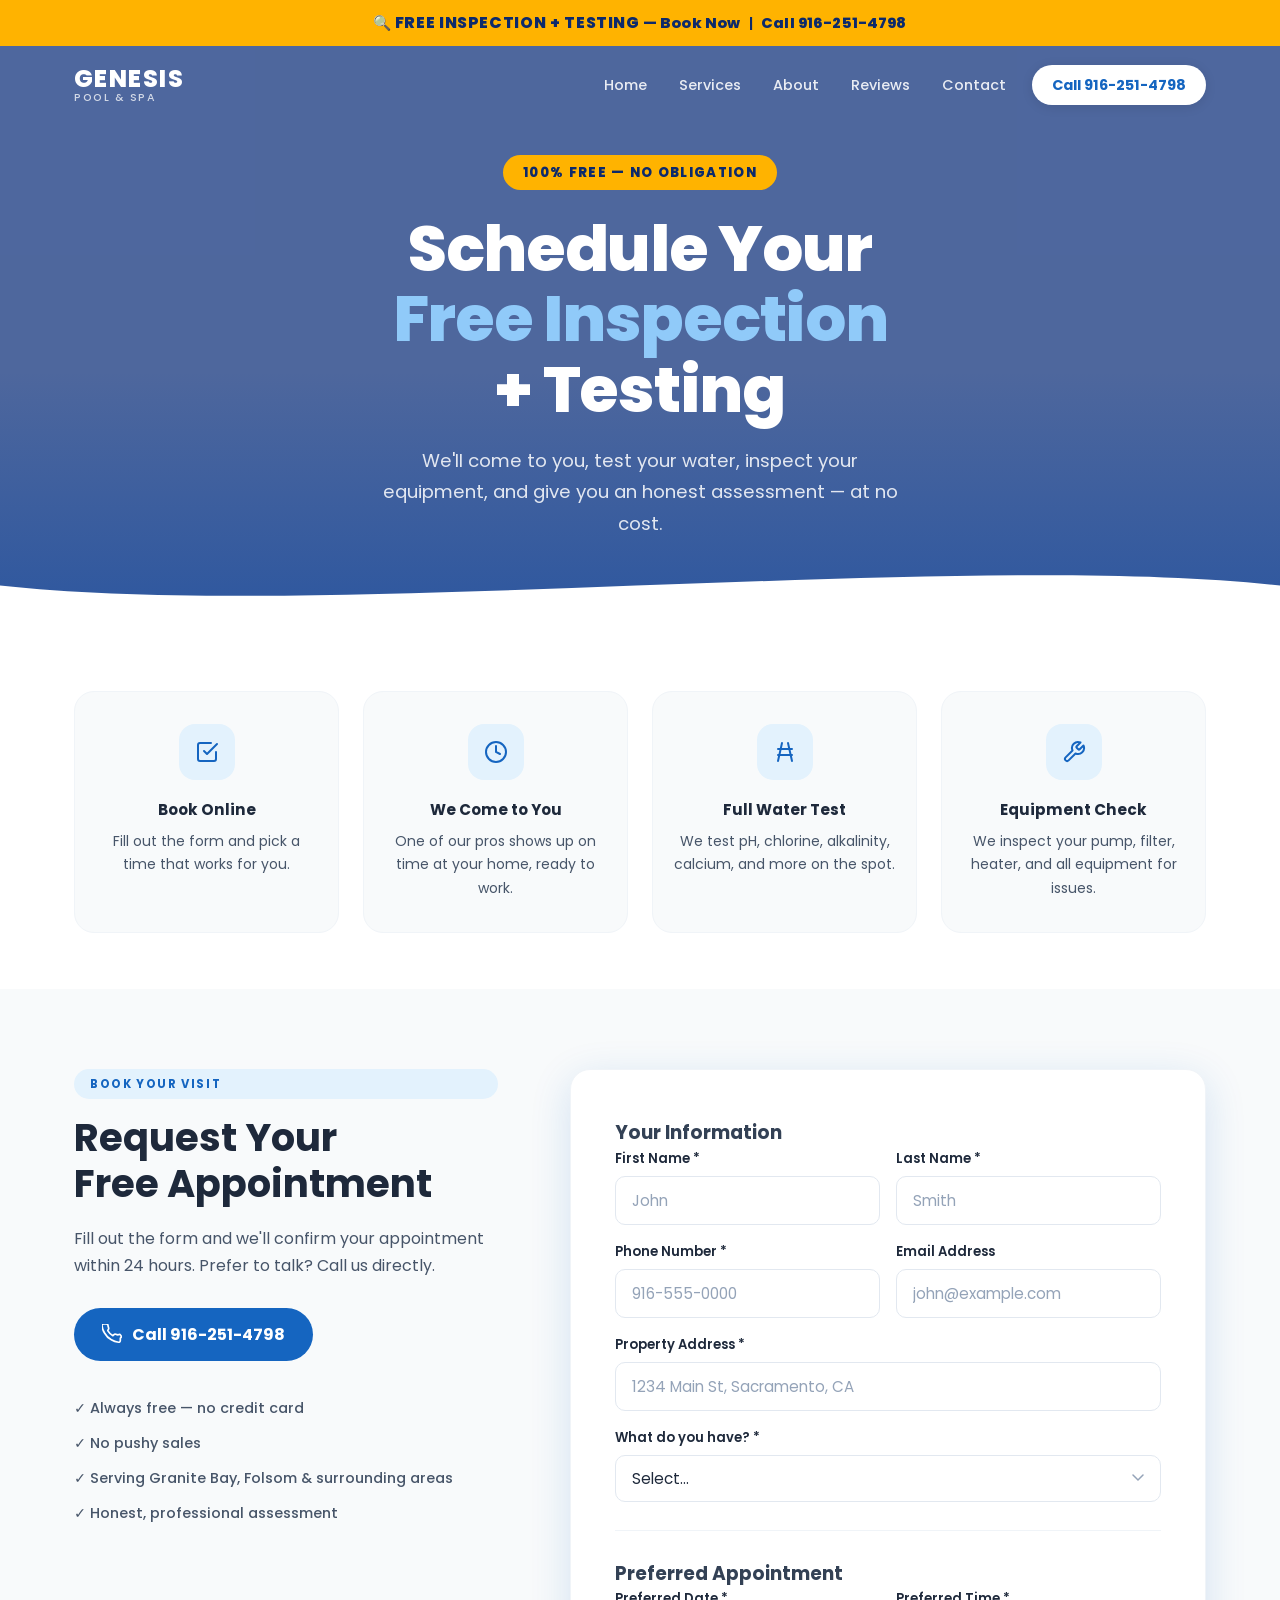
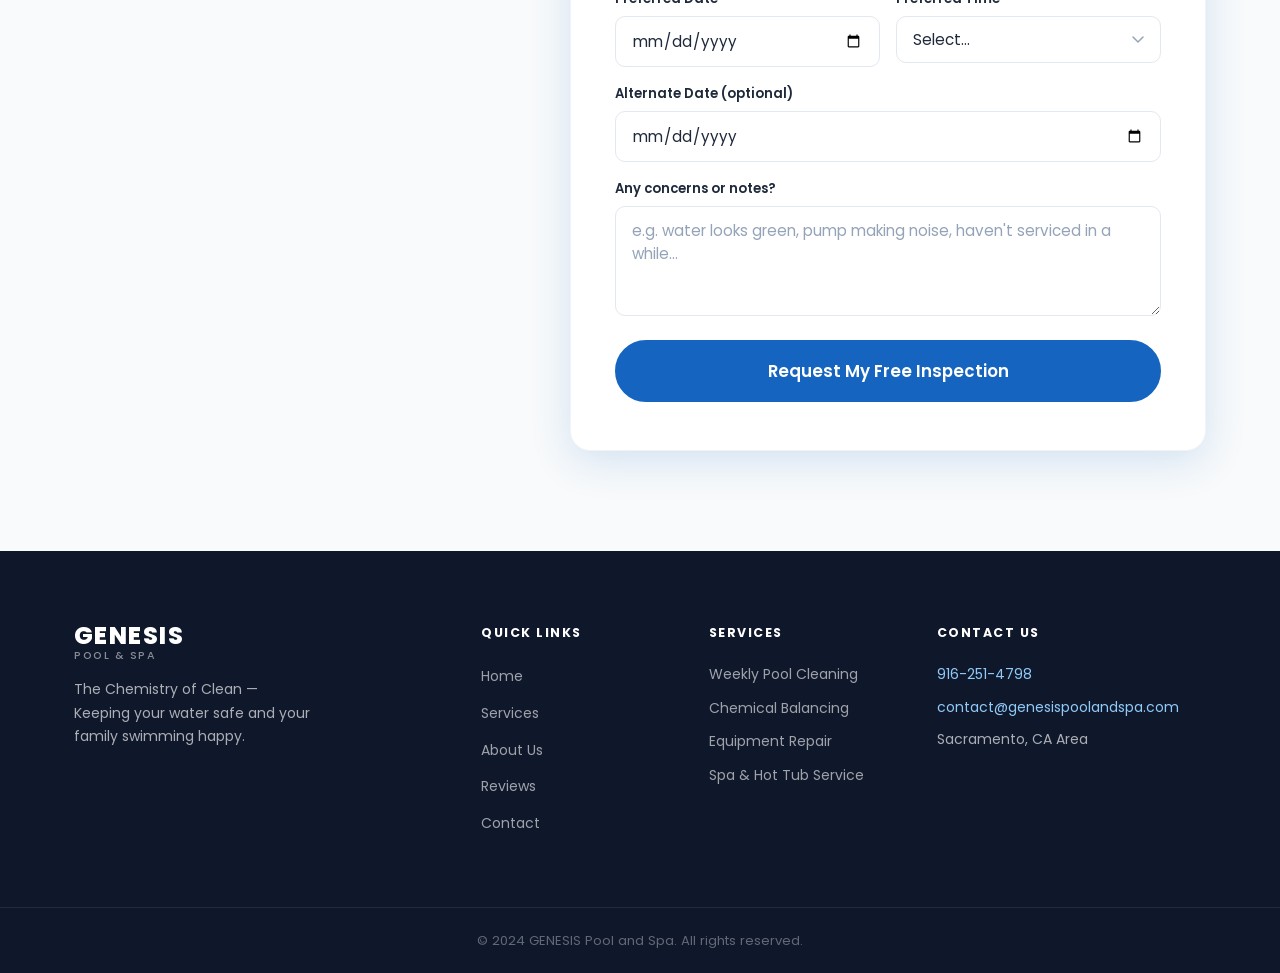
==== Genesis-Pool-and-Spa-main/schedule.html @ f934c8d3 "Backup of site before summer promo, service, and lead-routing changes Pre-edit snapshot: original co" ====
<!DOCTYPE html>
<html lang="en">
<head>
  <meta charset="UTF-8">
  <meta name="viewport" content="width=device-width, initial-scale=1.0">
  <title>Schedule Free Inspection + Testing | Genesis Pool and Spa</title>
  <meta name="description" content="Book your FREE pool and spa inspection and water testing with Genesis Pool and Spa. Serving the Sacramento area. Call 916-251-4798.">
  <link rel="canonical" href="https://www.genesispoolandspa.com/schedule.html">

  <!-- Open Graph / Twitter -->
  <meta property="og:type" content="website">
  <meta property="og:site_name" content="Genesis Pool and Spa">
  <meta property="og:locale" content="en_US">
  <meta property="og:url" content="https://www.genesispoolandspa.com/schedule.html">
  <meta property="og:title" content="Schedule Free Inspection + Testing | Genesis Pool and Spa">
  <meta property="og:description" content="Book your FREE pool and spa inspection and water testing with Genesis Pool and Spa. Serving the Sacramento area. Call 916-251-4798.">
  <meta name="twitter:card" content="summary_large_image">
  <meta name="twitter:title" content="Schedule Free Inspection + Testing | Genesis Pool and Spa">
  <meta name="twitter:description" content="Book your FREE pool and spa inspection and water testing with Genesis Pool and Spa. Serving the Sacramento area. Call 916-251-4798.">

  <link rel="icon" href="data:image/svg+xml,%3Csvg xmlns='http://www.w3.org/2000/svg' viewBox='0 0 100 100'%3E%3Ccircle cx='50' cy='50' r='48' fill='%230D2A6B'/%3E%3Ctext x='50' y='62' font-family='Arial,Helvetica,sans-serif' font-size='38' font-weight='700' text-anchor='middle' fill='white'%3E916%3C/text%3E%3C/svg%3E">

  <link rel="preconnect" href="https://fonts.googleapis.com">
  <link rel="preconnect" href="https://fonts.gstatic.com" crossorigin>
  <link href="https://fonts.googleapis.com/css2?family=Poppins:wght@300;400;500;600;700;800&display=swap" rel="stylesheet">
  <link rel="stylesheet" href="css/styles.css">
  <link rel="stylesheet" href="css/schedule.css">
</head>
<body>

  <!-- NAVIGATION -->
  <header id="header">
    <div class="promo-bar">
      <div class="container">
        <a href="schedule.html" class="promo-link">&#128269; <strong>FREE Inspection + Testing</strong> — Book Now</a><span class="promo-sep"> &nbsp;|&nbsp; </span><span class="promo-phone"><a href="tel:9162514798">Call 916-251-4798</a></span>
      </div>
    </div>
    <nav class="navbar">
      <div class="container">
        <a href="index.html" class="logo">
          <span class="logo-genesis">GENESIS</span>
          <span class="logo-poolspa">Pool &amp; Spa</span>
        </a>
        <button class="hamburger" id="hamburger" aria-label="Toggle navigation">
          <span></span><span></span><span></span>
        </button>
        <ul class="nav-links" id="navLinks">
          <li><a href="index.html#home">Home</a></li>
          <li><a href="index.html#services">Services</a></li>
          <li><a href="index.html#about">About</a></li>
          <li><a href="index.html#testimonials">Reviews</a></li>
          <li><a href="index.html#contact">Contact</a></li>
          <li><a href="tel:9162514798" class="nav-cta">Call 916-251-4798</a></li>
        </ul>
      </div>
    </nav>
  </header>

  <!-- HERO -->
  <section class="sched-hero">
    <div class="sched-hero-bg"></div>
    <div class="container sched-hero-content">
      <span class="sched-badge">100% Free — No Obligation</span>
      <h1>Schedule Your<br><span class="highlight">Free Inspection</span><br>+ Testing</h1>
      <p>We'll come to you, test your water, inspect your equipment, and give you an honest assessment — at no cost.</p>
    </div>
    <div class="wave-divider">
      <svg viewBox="0 0 1440 80" fill="none" xmlns="http://www.w3.org/2000/svg" preserveAspectRatio="none">
        <path d="M0,40 C360,80 1080,0 1440,40 L1440,80 L0,80 Z" fill="#ffffff"/>
      </svg>
    </div>
  </section>

  <!-- WHAT TO EXPECT -->
  <section class="expect-section">
    <div class="container">
      <div class="expect-grid">
        <div class="expect-card">
          <div class="expect-icon">
            <svg viewBox="0 0 24 24" fill="none"><path d="M9 11l3 3L22 4" stroke="currentColor" stroke-width="2" stroke-linecap="round" stroke-linejoin="round"/><path d="M21 12v7a2 2 0 01-2 2H5a2 2 0 01-2-2V5a2 2 0 012-2h11" stroke="currentColor" stroke-width="2" stroke-linecap="round" stroke-linejoin="round"/></svg>
          </div>
          <h3>Book Online</h3>
          <p>Fill out the form and pick a time that works for you.</p>
        </div>
        <div class="expect-card">
          <div class="expect-icon">
            <svg viewBox="0 0 24 24" fill="none"><circle cx="12" cy="12" r="10" stroke="currentColor" stroke-width="2"/><path d="M12 6v6l4 2" stroke="currentColor" stroke-width="2" stroke-linecap="round"/></svg>
          </div>
          <h3>We Come to You</h3>
          <p>One of our pros shows up on time at your home, ready to work.</p>
        </div>
        <div class="expect-card">
          <div class="expect-icon">
            <svg viewBox="0 0 24 24" fill="none"><path d="M9 3L5 21" stroke="currentColor" stroke-width="2" stroke-linecap="round"/><path d="M5 9h14M5 15h14" stroke="currentColor" stroke-width="2" stroke-linecap="round"/><path d="M15 3l4 18" stroke="currentColor" stroke-width="2" stroke-linecap="round"/></svg>
          </div>
          <h3>Full Water Test</h3>
          <p>We test pH, chlorine, alkalinity, calcium, and more on the spot.</p>
        </div>
        <div class="expect-card">
          <div class="expect-icon">
            <svg viewBox="0 0 24 24" fill="none"><path d="M14.7 6.3a1 1 0 000 1.4l1.6 1.6a1 1 0 001.4 0l3.77-3.77a6 6 0 01-7.94 7.94l-6.91 6.91a2.12 2.12 0 01-3-3l6.91-6.91a6 6 0 017.94-7.94l-3.76 3.76z" stroke="currentColor" stroke-width="2" stroke-linecap="round" stroke-linejoin="round"/></svg>
          </div>
          <h3>Equipment Check</h3>
          <p>We inspect your pump, filter, heater, and all equipment for issues.</p>
        </div>
      </div>
    </div>
  </section>

  <!-- SCHEDULING FORM -->
  <section class="sched-form-section">
    <div class="container sched-layout">

      <div class="sched-info">
        <span class="section-label">Book Your Visit</span>
        <h2>Request Your<br>Free Appointment</h2>
        <p>Fill out the form and we'll confirm your appointment within 24 hours. Prefer to talk? Call us directly.</p>
        <a href="tel:9162514798" class="sched-call-btn">
          <svg viewBox="0 0 24 24" fill="none" width="20" height="20"><path d="M22 16.92v3a2 2 0 01-2.18 2 19.79 19.79 0 01-8.63-3.07A19.5 19.5 0 013.07 10.8a19.79 19.79 0 01-3.07-8.64A2 2 0 012.18 0h3a2 2 0 012 1.72c.127.96.361 1.903.7 2.81a2 2 0 01-.45 2.11L6.91 7.91a16 16 0 006.18 6.18l1.27-1.27a2 2 0 012.11-.45c.907.339 1.85.573 2.81.7A2 2 0 0122 16.92z" stroke="currentColor" stroke-width="2" stroke-linecap="round" stroke-linejoin="round"/></svg>
          Call 916-251-4798
        </a>
        <div class="sched-trust">
          <div class="trust-item">&#10003; Always free — no credit card</div>
          <div class="trust-item">&#10003; No pushy sales</div>
          <div class="trust-item">&#10003; Serving Granite Bay, Folsom &amp; surrounding areas</div>
          <div class="trust-item">&#10003; Honest, professional assessment</div>
        </div>
      </div>

      <div class="sched-form-wrap">
        <!--
          FormSubmit.co sends every submission to your email.
          FIRST submission triggers a one-time verification email — click it once and all future bookings arrive automatically.
          Change the email below if needed.
        -->
        <form
          action="https://formsubmit.co/contact@genesispoolandspa.com"
          method="POST"
          id="schedForm"
        >
          <!-- FormSubmit config -->
          <input type="hidden" name="_subject" value="New FREE Inspection Booking — Genesis Pool and Spa">
          <input type="hidden" name="_next" value="https://beautymapped.github.io/pool1/thankyou.html">
          <input type="hidden" name="_captcha" value="false">
          <input type="hidden" name="_template" value="table">
          <input type="text" name="_honey" style="display:none">

          <h3>Your Information</h3>

          <div class="form-row">
            <div class="form-group">
              <label for="firstName">First Name *</label>
              <input type="text" id="firstName" name="First Name" placeholder="John" required>
            </div>
            <div class="form-group">
              <label for="lastName">Last Name *</label>
              <input type="text" id="lastName" name="Last Name" placeholder="Smith" required>
            </div>
          </div>

          <div class="form-row">
            <div class="form-group">
              <label for="phone">Phone Number *</label>
              <input type="tel" id="phone" name="Phone" placeholder="916-555-0000" required>
            </div>
            <div class="form-group">
              <label for="email">Email Address</label>
              <input type="email" id="email" name="Email" placeholder="john@example.com">
            </div>
          </div>

          <div class="form-group">
            <label for="address">Property Address *</label>
            <input type="text" id="address" name="Property Address" placeholder="1234 Main St, Sacramento, CA" required>
          </div>

          <div class="form-group">
            <label for="propertyType">What do you have? *</label>
            <select id="propertyType" name="Property Type" required>
              <option value="">Select...</option>
              <option value="Swimming Pool">Swimming Pool</option>
              <option value="Spa / Hot Tub">Spa / Hot Tub</option>
              <option value="Pool + Spa / Hot Tub">Pool + Spa / Hot Tub</option>
            </select>
          </div>

          <h3 class="form-section-title">Preferred Appointment</h3>

          <div class="form-row">
            <div class="form-group">
              <label for="prefDate">Preferred Date *</label>
              <input type="date" id="prefDate" name="Preferred Date" required>
            </div>
            <div class="form-group">
              <label for="prefTime">Preferred Time *</label>
              <select id="prefTime" name="Preferred Time" required>
                <option value="">Select...</option>
                <option value="Morning (8am – 12pm)">Morning (8am – 12pm)</option>
                <option value="Afternoon (12pm – 4pm)">Afternoon (12pm – 4pm)</option>
                <option value="Late Afternoon (4pm – 6pm)">Late Afternoon (4pm – 6pm)</option>
              </select>
            </div>
          </div>

          <div class="form-group">
            <label for="altDate">Alternate Date (optional)</label>
            <input type="date" id="altDate" name="Alternate Date">
          </div>

          <div class="form-group">
            <label for="concerns">Any concerns or notes?</label>
            <textarea id="concerns" name="Notes" rows="3" placeholder="e.g. water looks green, pump making noise, haven't serviced in a while..."></textarea>
          </div>

          <button type="submit" class="btn btn-primary btn-full sched-submit">
            Request My Free Inspection
          </button>
        </form>
      </div>

    </div>
  </section>

  <!-- FOOTER -->
  <footer class="footer">
    <div class="container footer-grid">
      <div class="footer-brand">
        <a href="index.html" class="logo footer-logo">
          <span class="logo-genesis">GENESIS</span>
          <span class="logo-poolspa">Pool &amp; Spa</span>
        </a>
        <p>The Chemistry of Clean — Keeping your water safe and your family swimming happy.</p>
      </div>
      <div class="footer-links">
        <h4>Quick Links</h4>
        <ul>
          <li><a href="index.html#home">Home</a></li>
          <li><a href="index.html#services">Services</a></li>
          <li><a href="index.html#about">About Us</a></li>
          <li><a href="index.html#testimonials">Reviews</a></li>
          <li><a href="index.html#contact">Contact</a></li>
        </ul>
      </div>
      <div class="footer-services">
        <h4>Services</h4>
        <ul>
          <li>Weekly Pool Cleaning</li>
          <li>Chemical Balancing</li>
          <li>Equipment Repair</li>
          <li>Spa &amp; Hot Tub Service</li>
        </ul>
      </div>
      <div class="footer-contact">
        <h4>Contact Us</h4>
        <p><a href="tel:9162514798">916-251-4798</a></p>
        <p><a href="mailto:contact@genesispoolandspa.com">contact@genesispoolandspa.com</a></p>
        <p>Sacramento, CA Area</p>
      </div>
    </div>
    <div class="footer-bottom">
      <div class="container">
        <p>&copy; 2024 GENESIS Pool and Spa. All rights reserved.</p>
      </div>
    </div>
  </footer>

  <script src="js/main.js"></script>
  <script>
    const today = new Date().toISOString().split('T')[0];
    document.getElementById('prefDate').setAttribute('min', today);
    document.getElementById('altDate').setAttribute('min', today);
  </script>
</body>
</html>
---- Genesis-Pool-and-Spa-main/css/styles.css ----
/* ================================================
   GENESIS Pool and Spa — Stylesheet
   ================================================ */

:root {
  --primary:       #1565C0;
  --primary-dark:  #0D47A1;
  --primary-light: #42A5F5;
  --primary-xl:    #E3F2FD;
  --white:         #ffffff;
  --gray-50:       #F8FAFB;
  --gray-100:      #F0F4F8;
  --gray-200:      #E2E8F0;
  --gray-400:      #94A3B8;
  --gray-600:      #475569;
  --gray-800:      #1E293B;
  --radius:        12px;
  --radius-lg:     20px;
  --shadow:        0 4px 20px rgba(21,101,192,0.10);
  --shadow-lg:     0 10px 40px rgba(21,101,192,0.16);
  --transition:    0.25s ease;
}

*, *::before, *::after { box-sizing: border-box; margin: 0; padding: 0; }
html { scroll-behavior: smooth; }

body {
  font-family: 'Poppins', system-ui, -apple-system, sans-serif;
  color: #334155;
  background: var(--white);
  line-height: 1.6;
  -webkit-font-smoothing: antialiased;
}

/* ── Utility ─────────────────────────────────── */
.container {
  width: 100%;
  max-width: 1180px;
  margin: 0 auto;
  padding: 0 24px;
}

.btn {
  display: inline-flex;
  align-items: center;
  justify-content: center;
  padding: 14px 32px;
  border-radius: 50px;
  font-family: inherit;
  font-size: 1rem;
  font-weight: 600;
  text-decoration: none;
  cursor: pointer;
  border: 2px solid transparent;
  transition: all var(--transition);
  white-space: nowrap;
}
.btn-primary {
  background: var(--primary);
  color: var(--white);
  border-color: var(--primary);
}
.btn-primary:hover {
  background: var(--primary-dark);
  border-color: var(--primary-dark);
  transform: translateY(-2px);
  box-shadow: 0 8px 24px rgba(21,101,192,0.35);
}
.btn-outline {
  background: transparent;
  color: var(--white);
  border-color: rgba(255,255,255,0.65);
}
.btn-outline:hover {
  background: rgba(255,255,255,0.15);
  border-color: var(--white);
  transform: translateY(-2px);
}
.btn-full { width: 100%; }

.section-label {
  display: inline-block;
  background: var(--primary-xl);
  color: var(--primary);
  font-size: 0.72rem;
  font-weight: 700;
  text-transform: uppercase;
  letter-spacing: 0.14em;
  padding: 6px 16px;
  border-radius: 50px;
  margin-bottom: 16px;
}

.section-header {
  text-align: center;
  margin-bottom: 56px;
}
.section-header h2 {
  font-size: clamp(1.75rem, 3vw, 2.5rem);
  font-weight: 700;
  color: var(--gray-800);
  margin-bottom: 16px;
  line-height: 1.2;
}
.section-header p {
  font-size: 1.05rem;
  color: var(--gray-600);
  max-width: 580px;
  margin: 0 auto;
}
.section-header.light .section-label {
  background: rgba(255,255,255,0.18);
  color: var(--white);
}
.section-header.light h2,
.section-header.light p { color: var(--white); }


/* ── PROMO BAR ───────────────────────────────── */
.promo-bar {
  background: #FFB300;
  color: #0D2A6B;
  text-align: center;
  padding: 10px 0;
  font-size: 0.92rem;
  font-weight: 600;
  position: relative;
  z-index: 1100;
  letter-spacing: 0.01em;
}
.promo-bar strong {
  font-size: 1rem;
  font-weight: 800;
  text-transform: uppercase;
  letter-spacing: 0.04em;
}
.promo-bar a, .promo-link {
  color: #0D2A6B;
  font-weight: 800;
  text-decoration: none;
}
.promo-link:hover { text-decoration: underline; }
.promo-bar a:hover { text-decoration: underline; }


/* ── NAVBAR ──────────────────────────────────── */
#header {
  position: fixed;
  top: 0; left: 0; right: 0;
  z-index: 1000;
  transition: background var(--transition), box-shadow var(--transition);
}
#header.scrolled {
  background: var(--white);
  box-shadow: 0 2px 20px rgba(0,0,0,0.08);
}

.navbar { padding: 20px 0; }
.navbar .container {
  display: flex;
  align-items: center;
  justify-content: space-between;
}

.logo {
  display: flex;
  flex-direction: column;
  line-height: 1.1;
  text-decoration: none;
  flex-shrink: 0;
}
.logo-genesis {
  font-size: 1.5rem;
  font-weight: 800;
  color: var(--white);
  letter-spacing: 0.06em;
  transition: color var(--transition);
}
.logo-poolspa {
  font-size: 0.68rem;
  font-weight: 500;
  color: rgba(255,255,255,0.75);
  letter-spacing: 0.14em;
  text-transform: uppercase;
  transition: color var(--transition);
}
#header.scrolled .logo-genesis { color: var(--primary-dark); }
#header.scrolled .logo-poolspa { color: var(--gray-600); }

.nav-links {
  display: flex;
  align-items: center;
  gap: 4px;
  list-style: none;
}
.nav-links a {
  padding: 8px 14px;
  font-size: 0.9rem;
  font-weight: 500;
  color: rgba(255,255,255,0.88);
  text-decoration: none;
  border-radius: 8px;
  transition: all var(--transition);
}
.nav-links a:hover {
  color: var(--white);
  background: rgba(255,255,255,0.12);
}
#header.scrolled .nav-links a { color: var(--gray-600); }
#header.scrolled .nav-links a:hover {
  color: var(--primary);
  background: var(--primary-xl);
}

.nav-cta {
  background: var(--white) !important;
  color: var(--primary) !important;
  font-weight: 700 !important;
  border-radius: 50px !important;
  padding: 10px 20px !important;
  margin-left: 8px;
  box-shadow: 0 2px 12px rgba(0,0,0,0.1);
}
.nav-cta:hover {
  background: var(--primary-xl) !important;
  transform: translateY(-1px);
  box-shadow: 0 4px 16px rgba(21,101,192,0.2) !important;
}
#header.scrolled .nav-cta {
  background: var(--primary) !important;
  color: var(--white) !important;
}
#header.scrolled .nav-cta:hover {
  background: var(--primary-dark) !important;
}

.hamburger {
  display: none;
  flex-direction: column;
  gap: 5px;
  background: none;
  border: none;
  cursor: pointer;
  padding: 6px;
  z-index: 1100;
}
.hamburger span {
  display: block;
  width: 24px;
  height: 2px;
  background: var(--white);
  border-radius: 2px;
  transition: all var(--transition);
}
#header.scrolled .hamburger span { background: var(--gray-800); }
.hamburger.active span:nth-child(1) { transform: translateY(7px) rotate(45deg); }
.hamburger.active span:nth-child(2) { opacity: 0; }
.hamburger.active span:nth-child(3) { transform: translateY(-7px) rotate(-45deg); }


/* ── HERO ────────────────────────────────────── */
.hero {
  position: relative;
  min-height: 100vh;
  display: flex;
  align-items: center;
  overflow: hidden;
}

.hero-bg {
  position: absolute;
  inset: 0;
  background: url('https://static.wixstatic.com/media/43c971_56df4ac135ec4337a61797214a7dd8e8~mv2.jpg') center top/cover no-repeat;
  z-index: 0;
}
.hero-bg::before {
  content: '';
  position: absolute;
  inset: 0;
  background: rgba(10, 45, 120, 0.68);
}
.hero-bg::after {
  content: '';
  position: absolute;
  bottom: 0; left: 0; right: 0;
  height: 40%;
  background: linear-gradient(to top, rgba(13,71,161,0.5), transparent);
}

.hero-content {
  position: relative;
  z-index: 1;
  padding-top: 155px;
  padding-bottom: 100px;
}

.hero-label {
  display: inline-block;
  background: rgba(255,255,255,0.14);
  color: rgba(255,255,255,0.92);
  font-size: 0.85rem;
  font-weight: 500;
  padding: 8px 20px;
  border-radius: 50px;
  margin-bottom: 28px;
  border: 1px solid rgba(255,255,255,0.22);
  backdrop-filter: blur(8px);
}

.hero-content h1 {
  font-size: clamp(2.75rem, 6.5vw, 5.5rem);
  font-weight: 800;
  color: var(--white);
  line-height: 1.05;
  margin-bottom: 28px;
  letter-spacing: -0.025em;
}
.hero-content h1 .highlight {
  color: #90CAF9;
}

.hero-desc {
  font-size: clamp(1rem, 2vw, 1.2rem);
  color: rgba(255,255,255,0.85);
  max-width: 520px;
  margin-bottom: 44px;
  line-height: 1.75;
}
.hero-desc strong { color: var(--white); font-weight: 700; }

.hero-actions {
  display: flex;
  gap: 16px;
  flex-wrap: wrap;
}

.wave-divider {
  position: absolute;
  bottom: -2px; left: 0; right: 0;
  line-height: 0;
  z-index: 2;
}
.wave-divider svg { width: 100%; height: auto; display: block; }


/* ── FEATURES ────────────────────────────────── */
.features {
  padding: 80px 0 60px;
  background: var(--white);
}

.features-grid {
  display: grid;
  grid-template-columns: repeat(4, 1fr);
  gap: 24px;
}

.feature-card {
  padding: 32px 24px;
  border-radius: var(--radius-lg);
  background: var(--gray-50);
  border: 1px solid var(--gray-100);
  text-align: center;
  transition: all var(--transition);
}
.feature-card:hover {
  transform: translateY(-6px);
  box-shadow: var(--shadow-lg);
  border-color: var(--primary-xl);
  background: var(--white);
}

.feature-icon {
  width: 56px;
  height: 56px;
  background: var(--primary-xl);
  border-radius: 16px;
  display: flex;
  align-items: center;
  justify-content: center;
  margin: 0 auto 20px;
  color: var(--primary);
}
.feature-icon svg { width: 24px; height: 24px; }

.feature-card h3 {
  font-size: 0.95rem;
  font-weight: 700;
  color: var(--gray-800);
  margin-bottom: 10px;
}
.feature-card p {
  font-size: 0.875rem;
  color: var(--gray-600);
  line-height: 1.65;
}


/* ── FREE REPAIR BANNER ──────────────────────── */
.free-repair-banner {
  background: #FFB300;
  padding: 56px 0;
}

.free-repair-inner {
  display: flex;
  align-items: center;
  justify-content: space-between;
  gap: 40px;
}

.free-repair-tag {
  display: inline-block;
  background: rgba(0,0,0,0.12);
  color: #0D2A6B;
  font-size: 0.72rem;
  font-weight: 800;
  text-transform: uppercase;
  letter-spacing: 0.14em;
  padding: 5px 14px;
  border-radius: 50px;
  margin-bottom: 14px;
}

.free-repair-text h2 {
  font-size: clamp(1.8rem, 3.5vw, 2.8rem);
  font-weight: 800;
  color: #0D2A6B;
  line-height: 1.1;
  margin-bottom: 12px;
  text-transform: uppercase;
  letter-spacing: -0.01em;
}

.free-repair-text p {
  font-size: 1rem;
  color: rgba(13,42,107,0.8);
  max-width: 520px;
  line-height: 1.65;
}

.free-repair-btn {
  background: #0D2A6B;
  color: #FFB300 !important;
  border-color: #0D2A6B;
  white-space: nowrap;
  flex-shrink: 0;
  font-size: 1rem;
  padding: 16px 36px;
}
.free-repair-btn:hover {
  background: #0a1f52;
  border-color: #0a1f52;
  transform: translateY(-2px);
  box-shadow: 0 8px 24px rgba(0,0,0,0.2);
}

@media (max-width: 768px) {
  .free-repair-inner {
    flex-direction: column;
    align-items: flex-start;
    gap: 28px;
  }
  .free-repair-btn { width: 100%; justify-content: center; }
  .free-repair-banner { padding: 44px 0; }
}


/* ── SERVICES ────────────────────────────────── */
.services {
  padding: 100px 0;
  background: var(--gray-50);
}

.services-grid {
  display: grid;
  grid-template-columns: repeat(2, 1fr);
  gap: 28px;
}

.service-card {
  background: var(--white);
  border-radius: var(--radius-lg);
  padding: 40px 32px;
  box-shadow: var(--shadow);
  border: 1px solid var(--gray-100);
  transition: all var(--transition);
}
.service-card:hover {
  transform: translateY(-6px);
  box-shadow: var(--shadow-lg);
  border-color: var(--primary-light);
}

.service-icon {
  width: 64px;
  height: 64px;
  background: linear-gradient(135deg, var(--primary-xl), #BBDEFB);
  border-radius: 18px;
  display: flex;
  align-items: center;
  justify-content: center;
  margin-bottom: 24px;
  color: var(--primary);
}
.service-icon svg { width: 28px; height: 28px; }

.service-card h3 {
  font-size: 1.15rem;
  font-weight: 700;
  color: var(--gray-800);
  margin-bottom: 12px;
}
.service-card > p {
  font-size: 0.9rem;
  color: var(--gray-600);
  margin-bottom: 24px;
  line-height: 1.7;
}
.service-card ul {
  list-style: none;
  display: flex;
  flex-direction: column;
  gap: 10px;
}
.service-card ul li {
  font-size: 0.875rem;
  color: var(--gray-600);
  padding-left: 22px;
  position: relative;
}
.service-card ul li::before {
  content: '✓';
  position: absolute;
  left: 0;
  color: var(--primary);
  font-weight: 700;
}


/* ── BEFORE & AFTER ──────────────────────────── */
.before-after {
  padding: 100px 0;
  background: linear-gradient(160deg, #0D2A6B 0%, #1565C0 60%, #1976D2 100%);
}
.before-after .section-header .section-label {
  background: rgba(255,255,255,0.18);
  color: var(--white);
  font-size: 0.85rem;
}
.before-after .section-header h2 {
  color: var(--white);
  font-size: clamp(2rem, 4vw, 3.2rem);
  font-weight: 800;
  text-transform: uppercase;
  letter-spacing: 0.04em;
  text-shadow: 0 2px 16px rgba(0,0,0,0.25);
}
.before-after .section-header p {
  color: rgba(255,255,255,0.85);
  font-size: 1.1rem;
}
.before-after .ba-photo-note {
  background: rgba(255,255,255,0.1);
  border: 1px dashed rgba(255,255,255,0.35);
  color: rgba(255,255,255,0.75);
}
.before-after .ba-photo-note strong { color: var(--white); }
.before-after .ba-caption {
  color: rgba(255,255,255,0.8);
  font-weight: 600;
  font-style: normal;
  font-size: 0.92rem;
}

.ba-grid {
  display: grid;
  grid-template-columns: repeat(3, 1fr);
  gap: 28px;
  margin-bottom: 32px;
}

.ba-pair {
  display: flex;
  flex-direction: column;
  gap: 14px;
}

.ba-images {
  display: grid;
  grid-template-columns: 1fr 1fr;
  gap: 6px;
  border-radius: var(--radius-lg);
  overflow: hidden;
  box-shadow: var(--shadow);
}

.ba-side {
  position: relative;
  aspect-ratio: 3/2;
  overflow: hidden;
}

.ba-side img {
  width: 100%;
  height: 100%;
  object-fit: cover;
  display: block;
  transition: transform 0.4s ease;
}
.ba-pair:hover .ba-side img {
  transform: scale(1.04);
}

.ba-placeholder {
  display: none;
  flex-direction: column;
  align-items: center;
  justify-content: center;
  gap: 8px;
  width: 100%;
  height: 100%;
  text-align: center;
  padding: 16px 12px;
  font-size: 0.75rem;
  color: rgba(255,255,255,0.85);
}
.ba-placeholder svg {
  width: 28px;
  height: 28px;
  opacity: 0.7;
}
.ba-placeholder span { font-weight: 600; line-height: 1.3; }
.ba-placeholder small { font-size: 0.65rem; opacity: 0.7; font-family: monospace; }

.before-ph { background: #607D8B; }
.after-ph  { background: var(--primary); }

.ba-label {
  position: absolute;
  top: 10px;
  left: 10px;
  font-size: 0.68rem;
  font-weight: 800;
  text-transform: uppercase;
  letter-spacing: 0.1em;
  padding: 4px 10px;
  border-radius: 50px;
  z-index: 2;
}
.before-label {
  background: rgba(0,0,0,0.55);
  color: rgba(255,255,255,0.9);
}
.after-label {
  background: var(--primary);
  color: var(--white);
}

.ba-caption {
  font-size: 0.88rem;
  color: var(--gray-600);
  text-align: center;
  line-height: 1.5;
  font-style: italic;
}

.ba-photo-note {
  text-align: center;
  font-size: 0.9rem;
  color: var(--gray-400);
  background: var(--gray-50);
  border: 1px dashed var(--gray-200);
  border-radius: var(--radius);
  padding: 16px 24px;
  max-width: 560px;
  margin: 0 auto;
}
.ba-photo-note strong { color: var(--gray-600); }

/* ── ABOUT ───────────────────────────────────── */
.about {
  padding: 100px 0;
  background: var(--white);
}

.about-grid {
  display: grid;
  grid-template-columns: 1fr 1fr;
  gap: 80px;
  align-items: center;
}

.about-visual-inner {
  aspect-ratio: 1;
  max-width: 420px;
  border-radius: 30px;
  background: linear-gradient(135deg, #1565C0 0%, #42A5F5 100%);
  display: flex;
  align-items: center;
  justify-content: center;
  position: relative;
  overflow: visible;
}
.about-visual-inner::before {
  content: '';
  position: absolute;
  inset: 0;
  border-radius: 30px;
  background: repeating-linear-gradient(
    45deg,
    rgba(255,255,255,0.04) 0px,
    rgba(255,255,255,0.04) 1px,
    transparent 1px,
    transparent 22px
  );
}
.about-visual-inner::after {
  content: '💧';
  font-size: 7rem;
  opacity: 0.18;
  position: relative;
  z-index: 1;
}

.about-badge {
  position: absolute;
  bottom: -28px;
  right: -28px;
  background: var(--white);
  border-radius: 18px;
  padding: 22px 26px;
  box-shadow: var(--shadow-lg);
  text-align: center;
  display: flex;
  flex-direction: column;
  z-index: 2;
}
.about-badge span:first-child {
  font-size: 2.2rem;
  font-weight: 800;
  color: var(--primary);
  line-height: 1;
}
.about-badge span:last-child {
  font-size: 0.65rem;
  font-weight: 700;
  color: var(--gray-400);
  text-transform: uppercase;
  letter-spacing: 0.08em;
  margin-top: 5px;
}

.about-content .section-label { display: block; }

.about-content h2 {
  font-size: clamp(1.75rem, 3vw, 2.25rem);
  font-weight: 700;
  color: var(--gray-800);
  margin-bottom: 20px;
  line-height: 1.25;
}

.about-lead {
  font-size: 1.08rem;
  color: #334155;
  margin-bottom: 16px;
  line-height: 1.75;
}

.about-content > p {
  color: var(--gray-600);
  margin-bottom: 36px;
  line-height: 1.7;
}

.about-stats {
  display: flex;
  gap: 36px;
  margin-bottom: 40px;
  padding: 28px 0;
  border-top: 1px solid var(--gray-100);
  border-bottom: 1px solid var(--gray-100);
}

.stat { display: flex; flex-direction: column; }
.stat-num {
  font-size: 2rem;
  font-weight: 800;
  color: var(--primary);
  line-height: 1;
  margin-bottom: 5px;
}
.stat-label {
  font-size: 0.7rem;
  font-weight: 700;
  color: var(--gray-400);
  text-transform: uppercase;
  letter-spacing: 0.09em;
}


/* ── SERVICE AREA ────────────────────────────── */
.service-area {
  padding: 100px 0;
  background: linear-gradient(135deg, #0D47A1 0%, #1565C0 50%, #1976D2 100%);
}

.area-placeholder {
  background: rgba(255,255,255,0.08);
  border: 1px solid rgba(255,255,255,0.18);
  border-radius: var(--radius-lg);
  padding: 56px 48px;
  text-align: center;
  backdrop-filter: blur(8px);
}
.area-icon {
  width: 64px;
  height: 64px;
  background: rgba(255,255,255,0.15);
  border-radius: 50%;
  display: flex;
  align-items: center;
  justify-content: center;
  margin: 0 auto 20px;
  color: var(--white);
}
.area-icon svg { width: 28px; height: 28px; }

.area-placeholder h3 {
  font-size: 1.5rem;
  font-weight: 700;
  color: var(--white);
  margin-bottom: 8px;
}
.area-note {
  color: rgba(255,255,255,0.7);
  margin-bottom: 32px;
  font-size: 1rem;
}
.area-tags {
  display: flex;
  flex-wrap: wrap;
  gap: 12px;
  justify-content: center;
  margin-bottom: 28px;
}
.area-tag {
  background: rgba(255,255,255,0.14);
  color: var(--white);
  padding: 9px 22px;
  border-radius: 50px;
  font-size: 0.9rem;
  font-weight: 500;
  border: 1px solid rgba(255,255,255,0.25);
}
.area-cta-note {
  color: rgba(255,255,255,0.75);
  font-size: 0.95rem;
}
.area-cta-note a {
  color: #90CAF9;
  font-weight: 600;
  text-decoration: none;
}
.area-cta-note a:hover { text-decoration: underline; }


/* ── TESTIMONIALS ────────────────────────────── */
.testimonials {
  padding: 100px 0;
  background: var(--gray-50);
}

.testimonials-grid {
  display: grid;
  grid-template-columns: repeat(3, 1fr);
  gap: 28px;
}

.testimonial-card {
  background: var(--white);
  border-radius: var(--radius-lg);
  padding: 36px 28px;
  box-shadow: var(--shadow);
  border: 1px solid var(--gray-100);
  display: flex;
  flex-direction: column;
  gap: 20px;
  transition: all var(--transition);
}
.testimonial-card:hover {
  transform: translateY(-5px);
  box-shadow: var(--shadow-lg);
}

.stars {
  color: #FFC107;
  font-size: 1.1rem;
  letter-spacing: 2px;
}

.testimonial-card > p {
  font-size: 0.95rem;
  color: var(--gray-600);
  line-height: 1.75;
  flex: 1;
  font-style: italic;
}

.testimonial-author {
  display: flex;
  align-items: center;
  gap: 14px;
}
.author-avatar {
  width: 44px;
  height: 44px;
  border-radius: 50%;
  background: linear-gradient(135deg, var(--primary), var(--primary-light));
  display: flex;
  align-items: center;
  justify-content: center;
  font-size: 0.72rem;
  font-weight: 700;
  color: var(--white);
  flex-shrink: 0;
  letter-spacing: 0.05em;
}
.testimonial-author strong {
  display: block;
  font-size: 0.9rem;
  color: var(--gray-800);
}
.testimonial-author span {
  font-size: 0.8rem;
  color: var(--gray-400);
}


/* ── CONTACT ─────────────────────────────────── */
.contact {
  padding: 100px 0;
  background: var(--white);
}

.contact-grid {
  display: grid;
  grid-template-columns: 1fr 1.3fr;
  gap: 80px;
  align-items: start;
}

.contact-info .section-label { display: block; margin-bottom: 16px; }
.contact-info h2 {
  font-size: clamp(1.75rem, 3vw, 2.25rem);
  font-weight: 700;
  color: var(--gray-800);
  margin-bottom: 20px;
}
.contact-info > p {
  color: var(--gray-600);
  margin-bottom: 44px;
  line-height: 1.7;
}

.contact-details {
  display: flex;
  flex-direction: column;
  gap: 28px;
}
.contact-item {
  display: flex;
  align-items: flex-start;
  gap: 18px;
}
.contact-icon {
  width: 48px;
  height: 48px;
  background: var(--primary-xl);
  border-radius: 12px;
  display: flex;
  align-items: center;
  justify-content: center;
  flex-shrink: 0;
  color: var(--primary);
}
.contact-icon svg { width: 20px; height: 20px; }
.contact-item strong {
  display: block;
  font-size: 0.75rem;
  font-weight: 700;
  text-transform: uppercase;
  letter-spacing: 0.1em;
  color: var(--gray-400);
  margin-bottom: 4px;
}
.contact-item a,
.contact-item span {
  font-size: 1rem;
  color: var(--gray-800);
  text-decoration: none;
  font-weight: 500;
}
.contact-item a:hover { color: var(--primary); }

/* Form */
.contact-form-wrap {
  background: var(--gray-50);
  border-radius: var(--radius-lg);
  padding: 44px 40px;
  border: 1px solid var(--gray-100);
}
.contact-form h3 {
  font-size: 1.2rem;
  font-weight: 700;
  color: var(--gray-800);
  margin-bottom: 28px;
}
.form-row {
  display: grid;
  grid-template-columns: 1fr 1fr;
  gap: 16px;
}
.form-group {
  display: flex;
  flex-direction: column;
  gap: 7px;
  margin-bottom: 16px;
}
.form-group label {
  font-size: 0.82rem;
  font-weight: 600;
  color: var(--gray-800);
}
.form-group input,
.form-group select,
.form-group textarea {
  width: 100%;
  padding: 12px 16px;
  border: 1.5px solid var(--gray-200);
  border-radius: 10px;
  font-family: inherit;
  font-size: 0.95rem;
  color: var(--gray-800);
  background: var(--white);
  transition: border-color var(--transition), box-shadow var(--transition);
  outline: none;
  appearance: none;
}
.form-group input::placeholder,
.form-group textarea::placeholder { color: var(--gray-400); }
.form-group input:focus,
.form-group select:focus,
.form-group textarea:focus {
  border-color: var(--primary);
  box-shadow: 0 0 0 3px rgba(21,101,192,0.12);
}
.form-group textarea { resize: vertical; min-height: 110px; }
.form-group select {
  cursor: pointer;
  background-image: url("data:image/svg+xml,%3Csvg xmlns='http://www.w3.org/2000/svg' width='12' height='8' viewBox='0 0 12 8'%3E%3Cpath d='M1 1l5 5 5-5' stroke='%2394A3B8' stroke-width='1.5' fill='none' stroke-linecap='round'/%3E%3C/svg%3E");
  background-repeat: no-repeat;
  background-position: right 16px center;
  padding-right: 40px;
}
.form-success {
  margin-top: 16px;
  padding: 16px 20px;
  background: #E8F5E9;
  border: 1px solid #A5D6A7;
  border-radius: 10px;
  color: #2E7D32;
  font-weight: 600;
  font-size: 0.9rem;
  text-align: center;
}


/* ── FOOTER ──────────────────────────────────── */
.footer {
  background: #0F172A;
  color: rgba(255,255,255,0.65);
}

.footer-grid {
  padding: 72px 24px;
  display: grid;
  grid-template-columns: 2fr 1fr 1fr 1.5fr;
  gap: 48px;
  align-items: start;
}

.footer-logo { margin-bottom: 16px; display: inline-flex; }
.footer-logo .logo-genesis { color: var(--white); }
.footer-logo .logo-poolspa { color: rgba(255,255,255,0.5); }
.footer-brand > p {
  font-size: 0.875rem;
  line-height: 1.7;
  max-width: 240px;
}

.footer h4 {
  font-size: 0.78rem;
  font-weight: 700;
  text-transform: uppercase;
  letter-spacing: 0.12em;
  color: var(--white);
  margin-bottom: 20px;
}

.footer-links ul,
.footer-services ul {
  list-style: none;
  display: flex;
  flex-direction: column;
  gap: 11px;
}
.footer-links ul li a {
  color: rgba(255,255,255,0.6);
  text-decoration: none;
  font-size: 0.875rem;
  transition: color var(--transition);
}
.footer-links ul li a:hover { color: var(--white); }
.footer-services ul li {
  color: rgba(255,255,255,0.6);
  font-size: 0.875rem;
}

.footer-contact p {
  font-size: 0.875rem;
  margin-bottom: 10px;
}
.footer-contact a {
  color: #90CAF9;
  text-decoration: none;
  transition: color var(--transition);
}
.footer-contact a:hover { color: var(--white); }

.footer-bottom {
  border-top: 1px solid rgba(255,255,255,0.08);
}
.footer-bottom .container {
  padding: 22px 24px;
  text-align: center;
}
.footer-bottom p {
  font-size: 0.82rem;
  color: rgba(255,255,255,0.35);
}


/* ── ANIMATIONS ──────────────────────────────── */
.fade-up {
  opacity: 0;
  transform: translateY(24px);
  transition: opacity 0.55s ease, transform 0.55s ease;
}
.fade-up.visible {
  opacity: 1;
  transform: translateY(0);
}

/* ── RESPONSIVE ──────────────────────────────── */
@media (max-width: 1024px) {
  .features-grid { grid-template-columns: repeat(2, 1fr); }
  .services-grid  { grid-template-columns: repeat(2, 1fr); }
  .ba-grid        { grid-template-columns: repeat(2, 1fr); }
  .about-grid     { grid-template-columns: 1fr; gap: 48px; }
  .about-visual   { display: none; }
  .contact-grid   { grid-template-columns: 1fr; gap: 48px; }
  .footer-grid    { grid-template-columns: 1fr 1fr; gap: 40px; }
}

@media (max-width: 768px) {
  /* Promo bar */
  .promo-bar      { font-size: 0.82rem; padding: 8px 0; }
  .promo-sep      { display: none; }

  /* Hamburger nav */
  .hamburger { display: flex; }
  .nav-links {
    display: none;
    position: fixed;
    inset: 0;
    background: rgba(13,71,161,0.97);
    backdrop-filter: blur(16px);
    flex-direction: column;
    justify-content: center;
    align-items: center;
    gap: 6px;
    z-index: 999;
    padding: 80px 24px 40px;
  }
  .nav-links.open { display: flex; }
  .nav-links li   { width: 100%; text-align: center; }
  .nav-links a {
    font-size: 1.15rem !important;
    color: var(--white) !important;
    padding: 14px 32px !important;
    display: block;
    width: 100%;
    border-radius: 12px !important;
    background: transparent !important;
  }
  .nav-links a:hover { background: rgba(255,255,255,0.1) !important; }
  .nav-cta {
    margin-left: 0 !important;
    background: var(--white) !important;
    color: var(--primary) !important;
    margin-top: 12px;
  }

  /* Hero */
  .hero-content   { padding-top: 135px; padding-bottom: 80px; }
  .hero-actions   { flex-direction: column; align-items: stretch; gap: 12px; }
  .hero-actions .btn { width: 100%; justify-content: center; }

  /* Grids → single column */
  .features-grid      { grid-template-columns: repeat(2, 1fr); gap: 14px; }
  .services-grid      { grid-template-columns: 1fr; }
  .ba-grid            { grid-template-columns: 1fr; }
  .testimonials-grid  { grid-template-columns: 1fr; }

  /* Sections — reduce padding */
  .features   { padding: 60px 0 40px; }
  .services   { padding: 72px 0; }
  .before-after { padding: 72px 0; }
  .about      { padding: 72px 0; }
  .service-area { padding: 72px 0; }
  .testimonials { padding: 72px 0; }
  .contact    { padding: 72px 0; }
  .section-header { margin-bottom: 40px; }

  /* About */
  .about-stats { gap: 20px; flex-wrap: wrap; }

  /* Service area */
  .area-placeholder { padding: 36px 20px; }

  /* Contact form */
  .contact-form-wrap { padding: 28px 20px; }
  .form-row          { grid-template-columns: 1fr; gap: 0; }

  /* Footer */
  .footer-grid { grid-template-columns: 1fr; gap: 32px; padding: 48px 24px; }
}

@media (max-width: 480px) {
  /* Promo bar — hide phone number, it's already in the nav */
  .promo-phone { display: none; }
  .promo-bar   { font-size: 0.85rem; padding: 9px 0; }

  /* Hero */
  .hero-content h1 { font-size: 2.4rem; }
  .hero-content    { padding-top: 128px; padding-bottom: 72px; }
  .hero-label      { font-size: 0.78rem; }

  /* Features: stack to 1 column on small phones */
  .features-grid { grid-template-columns: 1fr; gap: 12px; }

  /* Before/after — tighten inner image pair gap */
  .ba-images { gap: 4px; }
  .ba-label  { font-size: 0.62rem; padding: 3px 8px; }

  /* Misc */
  .service-card      { padding: 26px 20px; }
  .contact-form-wrap { padding: 22px 16px; }
  .contact-grid      { gap: 36px; }

  /* Section header tweaks */
  .before-after .section-header h2 { font-size: 2rem; }
}
---- Genesis-Pool-and-Spa-main/css/schedule.css ----
/* ================================================
   Schedule Page — Additional Styles
   ================================================ */

/* ── HERO ──────────────────────────────────────── */
.sched-hero {
  position: relative;
  min-height: 52vh;
  display: flex;
  align-items: center;
  overflow: hidden;
}

.sched-hero-bg {
  position: absolute;
  inset: 0;
  background: url('https://static.wixstatic.com/media/43c971_56df4ac135ec4337a61797214a7dd8e8~mv2.jpg') center top / cover no-repeat;
  z-index: 0;
}
.sched-hero-bg::before {
  content: '';
  position: absolute;
  inset: 0;
  background: rgba(10, 45, 120, 0.72);
}
.sched-hero-bg::after {
  content: '';
  position: absolute;
  bottom: 0; left: 0; right: 0;
  height: 40%;
  background: linear-gradient(to top, rgba(13,71,161,0.5), transparent);
}

.sched-hero-content {
  position: relative;
  z-index: 1;
  padding-top: 155px;
  padding-bottom: 80px;
  text-align: center;
}

.sched-badge {
  display: inline-block;
  background: #FFB300;
  color: #0D2A6B;
  font-size: 0.82rem;
  font-weight: 800;
  text-transform: uppercase;
  letter-spacing: 0.1em;
  padding: 7px 20px;
  border-radius: 50px;
  margin-bottom: 24px;
}

.sched-hero-content h1 {
  font-size: clamp(2.2rem, 5vw, 4rem);
  font-weight: 800;
  color: #fff;
  line-height: 1.1;
  margin-bottom: 20px;
  letter-spacing: -0.02em;
}
.sched-hero-content h1 .highlight { color: #90CAF9; }

.sched-hero-content p {
  font-size: clamp(1rem, 2vw, 1.15rem);
  color: rgba(255,255,255,0.85);
  max-width: 540px;
  margin: 0 auto;
  line-height: 1.7;
}


/* ── WHAT TO EXPECT ────────────────────────────── */
.expect-section {
  padding: 72px 0 56px;
  background: #fff;
}

.expect-grid {
  display: grid;
  grid-template-columns: repeat(4, 1fr);
  gap: 24px;
}

.expect-card {
  text-align: center;
  padding: 32px 20px;
  background: var(--gray-50);
  border: 1px solid var(--gray-100);
  border-radius: var(--radius-lg);
  transition: all var(--transition);
}
.expect-card:hover {
  transform: translateY(-5px);
  box-shadow: var(--shadow-lg);
  border-color: var(--primary-xl);
  background: #fff;
}

.expect-icon {
  width: 56px;
  height: 56px;
  background: var(--primary-xl);
  border-radius: 16px;
  display: flex;
  align-items: center;
  justify-content: center;
  margin: 0 auto 18px;
  color: var(--primary);
}
.expect-icon svg { width: 24px; height: 24px; }

.expect-card h3 {
  font-size: 0.95rem;
  font-weight: 700;
  color: var(--gray-800);
  margin-bottom: 8px;
}
.expect-card p {
  font-size: 0.875rem;
  color: var(--gray-600);
  line-height: 1.65;
}


/* ── FORM SECTION ──────────────────────────────── */
.sched-form-section {
  padding: 80px 0 100px;
  background: var(--gray-50);
}

.sched-layout {
  display: grid;
  grid-template-columns: 1fr 1.5fr;
  gap: 72px;
  align-items: start;
}

.sched-info .section-label { display: block; margin-bottom: 16px; }

.sched-info h2 {
  font-size: clamp(1.75rem, 3vw, 2.4rem);
  font-weight: 700;
  color: var(--gray-800);
  line-height: 1.2;
  margin-bottom: 18px;
}

.sched-info > p {
  color: var(--gray-600);
  line-height: 1.7;
  margin-bottom: 28px;
}

.sched-call-btn {
  display: inline-flex;
  align-items: center;
  gap: 10px;
  background: var(--primary);
  color: #fff;
  font-family: inherit;
  font-size: 1rem;
  font-weight: 700;
  text-decoration: none;
  padding: 14px 28px;
  border-radius: 50px;
  margin-bottom: 36px;
  transition: all var(--transition);
}
.sched-call-btn:hover {
  background: var(--primary-dark);
  transform: translateY(-2px);
  box-shadow: 0 8px 24px rgba(21,101,192,0.3);
}

.sched-trust {
  display: flex;
  flex-direction: column;
  gap: 12px;
}
.trust-item {
  font-size: 0.9rem;
  color: var(--gray-600);
  font-weight: 500;
}
.trust-item::before { color: var(--primary); margin-right: 4px; }

/* Form card */
.sched-form-wrap {
  background: #fff;
  border-radius: var(--radius-lg);
  padding: 48px 44px;
  box-shadow: var(--shadow-lg);
  border: 1px solid var(--gray-100);
}

.sched-form h3 {
  font-size: 1.1rem;
  font-weight: 700;
  color: var(--gray-800);
  margin-bottom: 22px;
}

.form-section-title {
  margin-top: 28px;
  padding-top: 28px;
  border-top: 1px solid var(--gray-100);
}

.sched-submit {
  margin-top: 8px;
  font-size: 1.05rem;
  padding: 16px 32px;
}

.form-success a {
  color: var(--primary);
  font-weight: 700;
}


/* ── RESPONSIVE ────────────────────────────────── */
@media (max-width: 1024px) {
  .expect-grid  { grid-template-columns: repeat(2, 1fr); }
  .sched-layout { grid-template-columns: 1fr; gap: 48px; }
}

@media (max-width: 768px) {
  .sched-hero-content { padding-top: 135px; padding-bottom: 60px; }
  .expect-section     { padding: 56px 0 40px; }
  .sched-form-section { padding: 60px 0 80px; }
  .sched-form-wrap    { padding: 32px 24px; }
  .sched-layout       { gap: 40px; }
}

@media (max-width: 480px) {
  .expect-grid        { grid-template-columns: 1fr; gap: 14px; }
  .sched-hero-content { padding-top: 128px; }
  .sched-hero-content h1 { font-size: 2.1rem; }
  .sched-form-wrap    { padding: 24px 16px; }
  .form-row           { grid-template-columns: 1fr; gap: 0; }
}
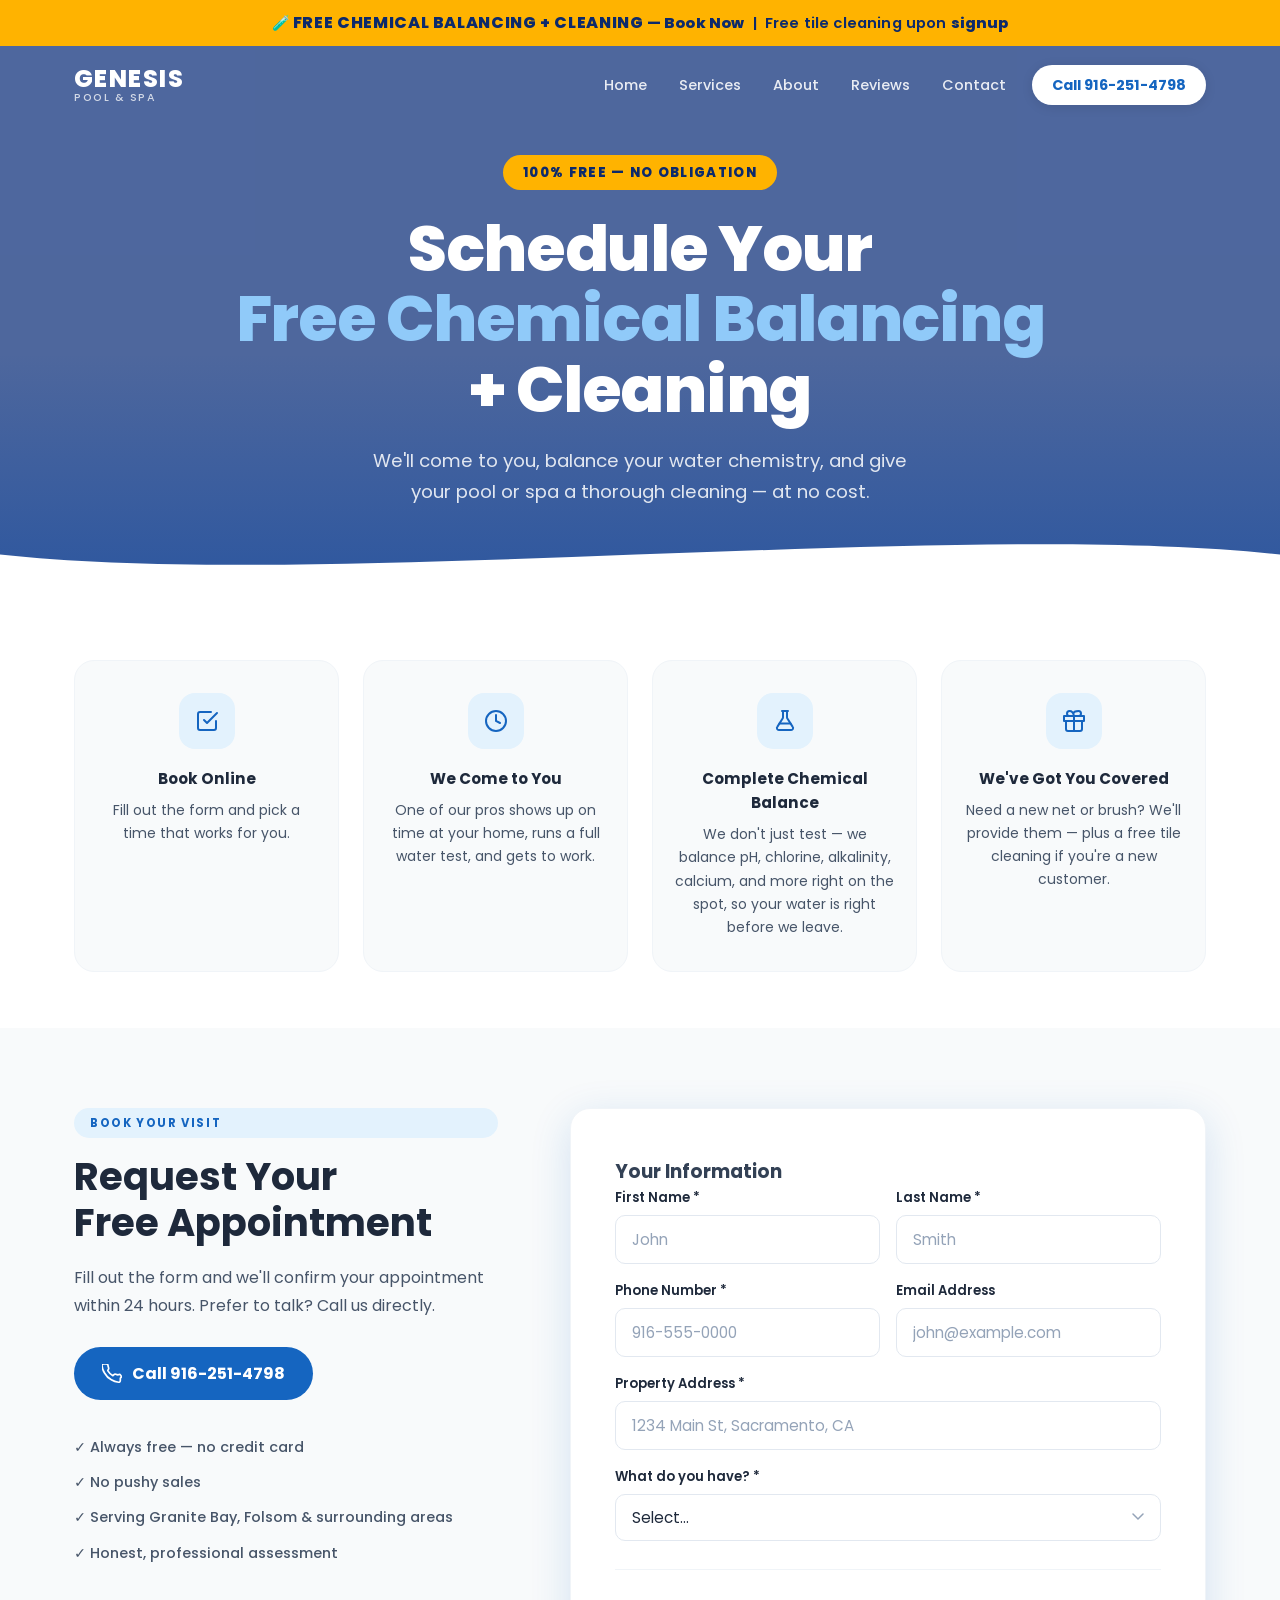
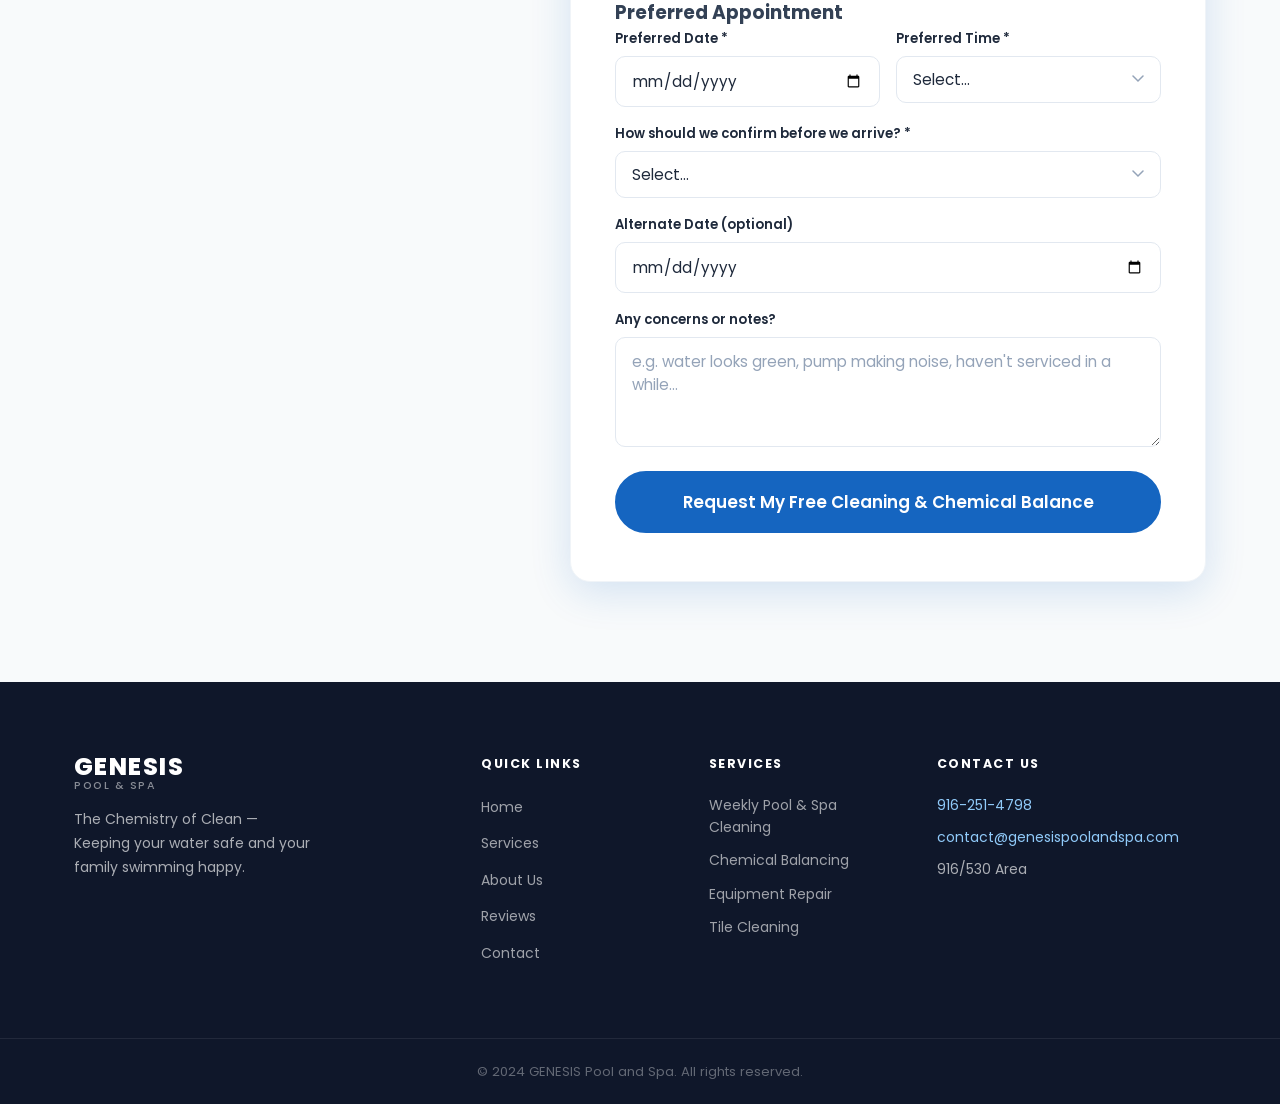
==== commit 1d28d9c8: "Point bundle CTA at scheduling form, rework "what to expect" chemical balance copy "Sign Up for the " ====
--- a/Genesis-Pool-and-Spa-main/schedule.html
+++ b/Genesis-Pool-and-Spa-main/schedule.html
@@ -3,8 +3,8 @@
 <head>
   <meta charset="UTF-8">
   <meta name="viewport" content="width=device-width, initial-scale=1.0">
-  <title>Schedule Free Inspection + Testing | Genesis Pool and Spa</title>
-  <meta name="description" content="Book your FREE pool and spa inspection and water testing with Genesis Pool and Spa. Serving the Sacramento area. Call 916-251-4798.">
+  <title>Schedule Free Chemical Balancing + Cleaning | Genesis Pool and Spa</title>
+  <meta name="description" content="Book your FREE pool and spa chemical balancing and cleaning with Genesis Pool and Spa. Serving the 916/530 area. Call 916-251-4798.">
   <link rel="canonical" href="https://www.genesispoolandspa.com/schedule.html">
 
   <!-- Open Graph / Twitter -->
@@ -12,11 +12,11 @@
   <meta property="og:site_name" content="Genesis Pool and Spa">
   <meta property="og:locale" content="en_US">
   <meta property="og:url" content="https://www.genesispoolandspa.com/schedule.html">
-  <meta property="og:title" content="Schedule Free Inspection + Testing | Genesis Pool and Spa">
-  <meta property="og:description" content="Book your FREE pool and spa inspection and water testing with Genesis Pool and Spa. Serving the Sacramento area. Call 916-251-4798.">
+  <meta property="og:title" content="Schedule Free Chemical Balancing + Cleaning | Genesis Pool and Spa">
+  <meta property="og:description" content="Book your FREE pool and spa chemical balancing and cleaning with Genesis Pool and Spa. Serving the 916/530 area. Call 916-251-4798.">
   <meta name="twitter:card" content="summary_large_image">
-  <meta name="twitter:title" content="Schedule Free Inspection + Testing | Genesis Pool and Spa">
-  <meta name="twitter:description" content="Book your FREE pool and spa inspection and water testing with Genesis Pool and Spa. Serving the Sacramento area. Call 916-251-4798.">
+  <meta name="twitter:title" content="Schedule Free Chemical Balancing + Cleaning | Genesis Pool and Spa">
+  <meta name="twitter:description" content="Book your FREE pool and spa chemical balancing and cleaning with Genesis Pool and Spa. Serving the 916/530 area. Call 916-251-4798.">
 
   <link rel="icon" href="data:image/svg+xml,%3Csvg xmlns='http://www.w3.org/2000/svg' viewBox='0 0 100 100'%3E%3Ccircle cx='50' cy='50' r='48' fill='%230D2A6B'/%3E%3Ctext x='50' y='62' font-family='Arial,Helvetica,sans-serif' font-size='38' font-weight='700' text-anchor='middle' fill='white'%3E916%3C/text%3E%3C/svg%3E">
 
@@ -32,7 +32,7 @@
   <header id="header">
     <div class="promo-bar">
       <div class="container">
-        <a href="schedule.html" class="promo-link">&#128269; <strong>FREE Inspection + Testing</strong> — Book Now</a><span class="promo-sep"> &nbsp;|&nbsp; </span><span class="promo-phone"><a href="tel:9162514798">Call 916-251-4798</a></span>
+        <a href="#request-form" class="promo-link">&#129514; <strong>FREE Chemical Balancing + Cleaning</strong> — Book Now</a><span class="promo-sep"> &nbsp;|&nbsp; </span><span class="promo-extra">Free tile cleaning upon <a href="#request-form">signup</a></span>
       </div>
     </div>
     <nav class="navbar">
@@ -61,8 +61,8 @@
     <div class="sched-hero-bg"></div>
     <div class="container sched-hero-content">
       <span class="sched-badge">100% Free — No Obligation</span>
-      <h1>Schedule Your<br><span class="highlight">Free Inspection</span><br>+ Testing</h1>
-      <p>We'll come to you, test your water, inspect your equipment, and give you an honest assessment — at no cost.</p>
+      <h1>Schedule Your<br><span class="highlight">Free Chemical Balancing</span><br>+ Cleaning</h1>
+      <p>We'll come to you, balance your water chemistry, and give your pool or spa a thorough cleaning — at no cost.</p>
     </div>
     <div class="wave-divider">
       <svg viewBox="0 0 1440 80" fill="none" xmlns="http://www.w3.org/2000/svg" preserveAspectRatio="none">
@@ -87,28 +87,28 @@
             <svg viewBox="0 0 24 24" fill="none"><circle cx="12" cy="12" r="10" stroke="currentColor" stroke-width="2"/><path d="M12 6v6l4 2" stroke="currentColor" stroke-width="2" stroke-linecap="round"/></svg>
           </div>
           <h3>We Come to You</h3>
-          <p>One of our pros shows up on time at your home, ready to work.</p>
-        </div>
-        <div class="expect-card">
-          <div class="expect-icon">
-            <svg viewBox="0 0 24 24" fill="none"><path d="M9 3L5 21" stroke="currentColor" stroke-width="2" stroke-linecap="round"/><path d="M5 9h14M5 15h14" stroke="currentColor" stroke-width="2" stroke-linecap="round"/><path d="M15 3l4 18" stroke="currentColor" stroke-width="2" stroke-linecap="round"/></svg>
-          </div>
-          <h3>Full Water Test</h3>
-          <p>We test pH, chlorine, alkalinity, calcium, and more on the spot.</p>
-        </div>
-        <div class="expect-card">
-          <div class="expect-icon">
-            <svg viewBox="0 0 24 24" fill="none"><path d="M14.7 6.3a1 1 0 000 1.4l1.6 1.6a1 1 0 001.4 0l3.77-3.77a6 6 0 01-7.94 7.94l-6.91 6.91a2.12 2.12 0 01-3-3l6.91-6.91a6 6 0 017.94-7.94l-3.76 3.76z" stroke="currentColor" stroke-width="2" stroke-linecap="round" stroke-linejoin="round"/></svg>
-          </div>
-          <h3>Equipment Check</h3>
-          <p>We inspect your pump, filter, heater, and all equipment for issues.</p>
+          <p>One of our pros shows up on time at your home, runs a full water test, and gets to work.</p>
+        </div>
+        <div class="expect-card">
+          <div class="expect-icon">
+            <svg viewBox="0 0 24 24" fill="none"><path d="M9 2h6M10 2v6.34a2 2 0 01-.4 1.2L4.46 17.6A2 2 0 006 21h12a2 2 0 001.54-3.4l-5.14-8.06a2 2 0 01-.4-1.2V2" stroke="currentColor" stroke-width="2" stroke-linecap="round" stroke-linejoin="round"/><path d="M6.5 14.5h11" stroke="currentColor" stroke-width="2" stroke-linecap="round"/></svg>
+          </div>
+          <h3>Complete Chemical Balance</h3>
+          <p>We don't just test — we balance pH, chlorine, alkalinity, calcium, and more right on the spot, so your water is right before we leave.</p>
+        </div>
+        <div class="expect-card">
+          <div class="expect-icon">
+            <svg viewBox="0 0 24 24" fill="none"><path d="M20 12v8a2 2 0 01-2 2H6a2 2 0 01-2-2v-8" stroke="currentColor" stroke-width="2" stroke-linecap="round" stroke-linejoin="round"/><path d="M2 7h20v5H2z" stroke="currentColor" stroke-width="2" stroke-linecap="round" stroke-linejoin="round"/><path d="M12 22V7M12 7H7.5a2.5 2.5 0 010-5C11 2 12 7 12 7zM12 7h4.5a2.5 2.5 0 000-5C9 2 12 7 12 7z" stroke="currentColor" stroke-width="2" stroke-linecap="round" stroke-linejoin="round"/></svg>
+          </div>
+          <h3>We've Got You Covered</h3>
+          <p>Need a new net or brush? We'll provide them — plus a free tile cleaning if you're a new customer.</p>
         </div>
       </div>
     </div>
   </section>
 
   <!-- SCHEDULING FORM -->
-  <section class="sched-form-section">
+  <section class="sched-form-section" id="request-form">
     <div class="container sched-layout">
 
       <div class="sched-info">
@@ -139,7 +139,7 @@
           id="schedForm"
         >
           <!-- FormSubmit config -->
-          <input type="hidden" name="_subject" value="New FREE Inspection Booking — Genesis Pool and Spa">
+          <input type="hidden" name="_subject" value="New FREE Chemical Balancing + Cleaning Booking — Genesis Pool and Spa">
           <input type="hidden" name="_next" value="https://beautymapped.github.io/pool1/thankyou.html">
           <input type="hidden" name="_captcha" value="false">
           <input type="hidden" name="_template" value="table">
@@ -203,6 +203,16 @@
           </div>
 
           <div class="form-group">
+            <label for="confirmMethod">How should we confirm before we arrive? *</label>
+            <select id="confirmMethod" name="Confirmation Method" required>
+              <option value="">Select...</option>
+              <option value="Call">Call me</option>
+              <option value="Text">Text me</option>
+              <option value="Email">Email me</option>
+            </select>
+          </div>
+
+          <div class="form-group">
             <label for="altDate">Alternate Date (optional)</label>
             <input type="date" id="altDate" name="Alternate Date">
           </div>
@@ -213,7 +223,7 @@
           </div>
 
           <button type="submit" class="btn btn-primary btn-full sched-submit">
-            Request My Free Inspection
+            Request My Free Cleaning &amp; Chemical Balance
           </button>
         </form>
       </div>
@@ -244,17 +254,17 @@
       <div class="footer-services">
         <h4>Services</h4>
         <ul>
-          <li>Weekly Pool Cleaning</li>
+          <li>Weekly Pool &amp; Spa Cleaning</li>
           <li>Chemical Balancing</li>
           <li>Equipment Repair</li>
-          <li>Spa &amp; Hot Tub Service</li>
+          <li>Tile Cleaning</li>
         </ul>
       </div>
       <div class="footer-contact">
         <h4>Contact Us</h4>
         <p><a href="tel:9162514798">916-251-4798</a></p>
         <p><a href="mailto:contact@genesispoolandspa.com">contact@genesispoolandspa.com</a></p>
-        <p>Sacramento, CA Area</p>
+        <p>916/530 Area</p>
       </div>
     </div>
     <div class="footer-bottom">
@@ -269,6 +279,17 @@
     const today = new Date().toISOString().split('T')[0];
     document.getElementById('prefDate').setAttribute('min', today);
     document.getElementById('altDate').setAttribute('min', today);
+
+    const schedForm = document.getElementById('schedForm');
+    schedForm.addEventListener('submit', function () {
+      if (window.APPS_SCRIPT_URL && window.APPS_SCRIPT_URL.indexOf('REPLACE_WITH') === -1) {
+        const fd = new FormData(schedForm);
+        fd.append('Form Source', 'Schedule Form');
+        // sendBeacon (not fetch) so this isn't cancelled by the page
+        // navigating away to FormSubmit.co right after this fires.
+        navigator.sendBeacon(window.APPS_SCRIPT_URL, fd);
+      }
+    });
   </script>
 </body>
 </html>
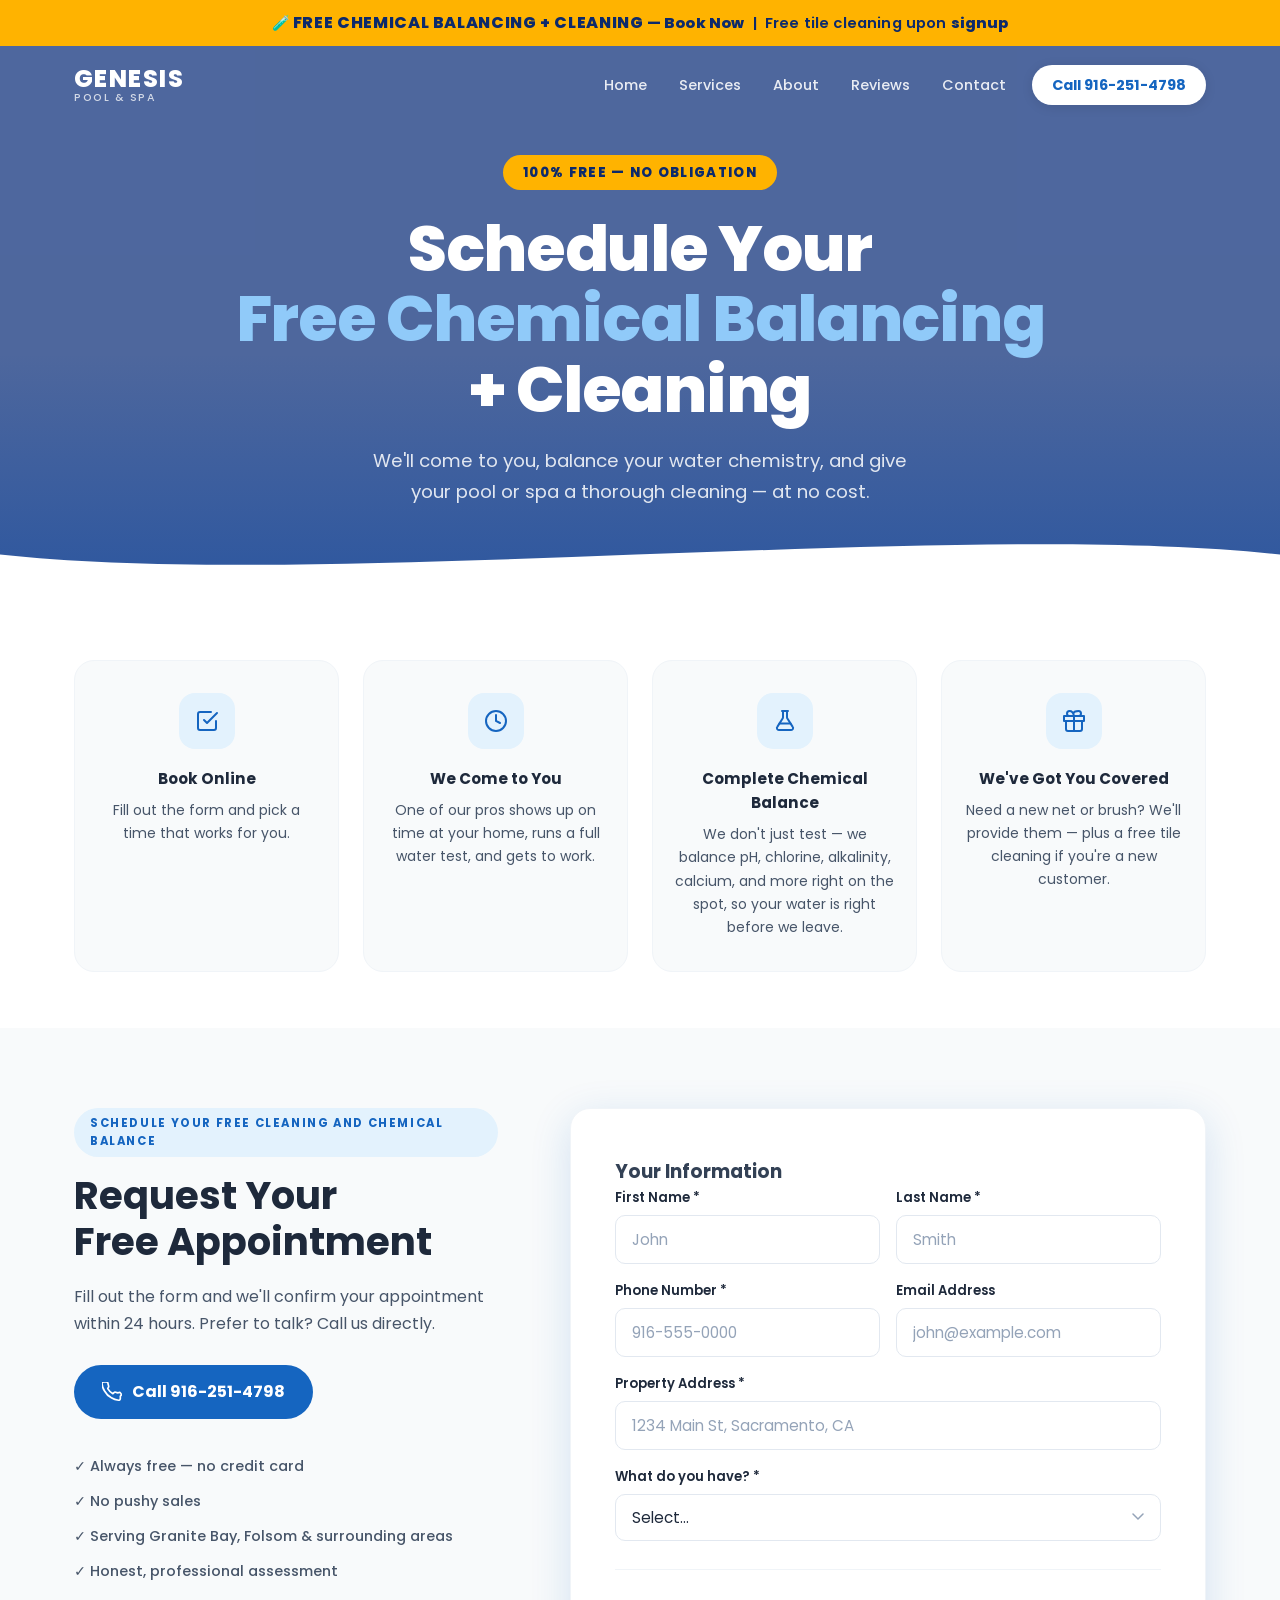
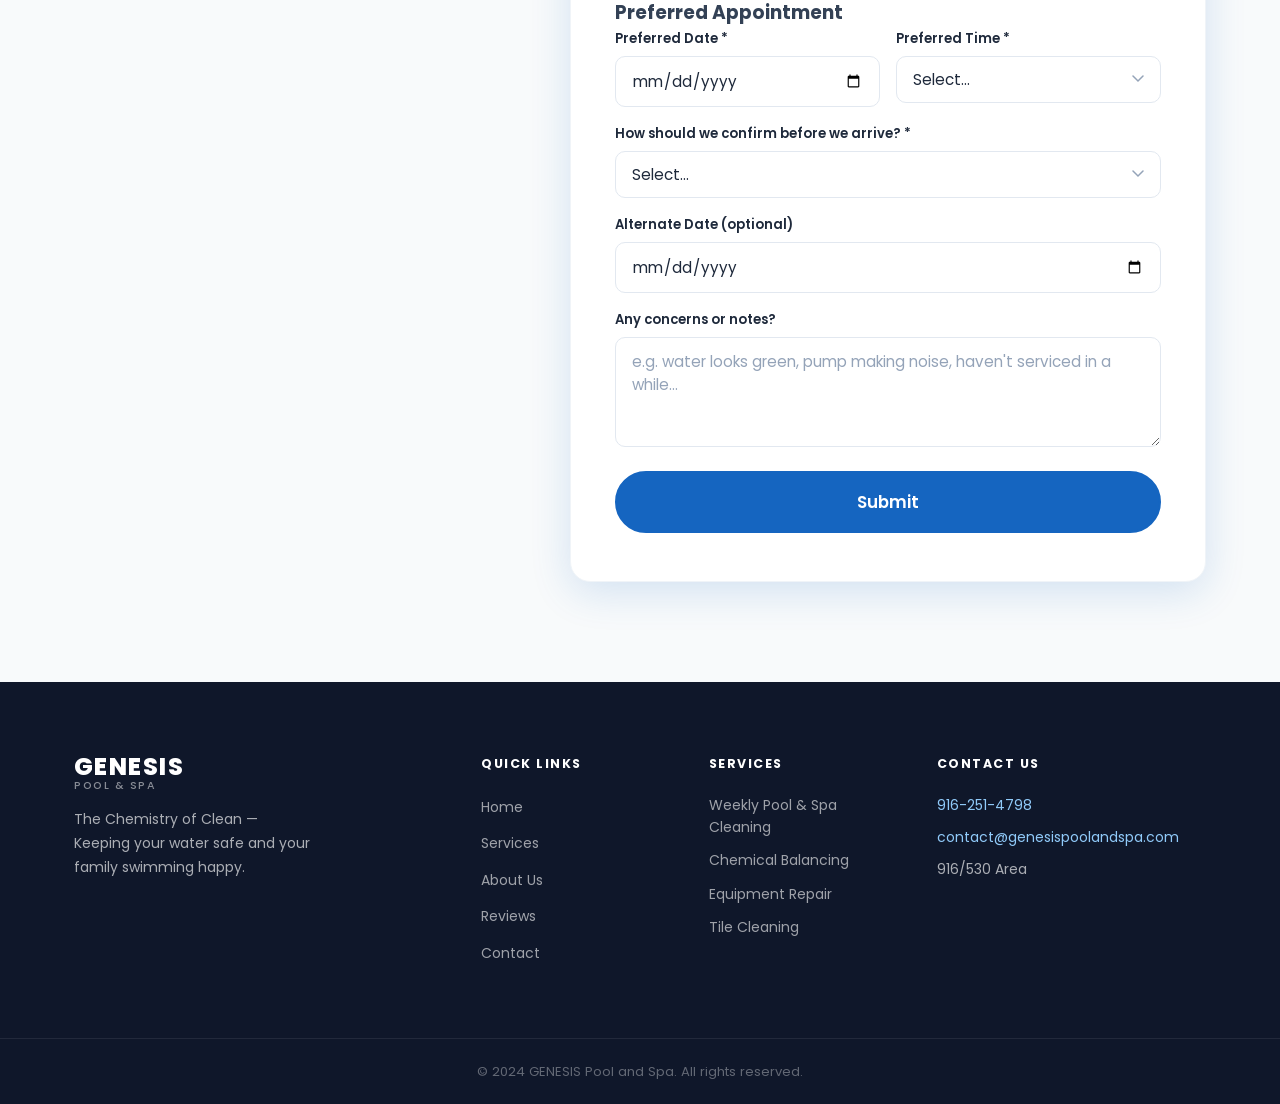
==== commit f9368f86: "Drop FormSubmit.co, text boss via Twilio on new bookings, update sched form copy schedule.html no lo" ====
--- a/Genesis-Pool-and-Spa-main/schedule.html
+++ b/Genesis-Pool-and-Spa-main/schedule.html
@@ -112,7 +112,7 @@
     <div class="container sched-layout">
 
       <div class="sched-info">
-        <span class="section-label">Book Your Visit</span>
+        <span class="section-label">Schedule Your Free Cleaning and Chemical Balance</span>
         <h2>Request Your<br>Free Appointment</h2>
         <p>Fill out the form and we'll confirm your appointment within 24 hours. Prefer to talk? Call us directly.</p>
         <a href="tel:9162514798" class="sched-call-btn">
@@ -128,22 +128,9 @@
       </div>
 
       <div class="sched-form-wrap">
-        <!--
-          FormSubmit.co sends every submission to your email.
-          FIRST submission triggers a one-time verification email — click it once and all future bookings arrive automatically.
-          Change the email below if needed.
-        -->
-        <form
-          action="https://formsubmit.co/contact@genesispoolandspa.com"
-          method="POST"
-          id="schedForm"
-        >
-          <!-- FormSubmit config -->
-          <input type="hidden" name="_subject" value="New FREE Chemical Balancing + Cleaning Booking — Genesis Pool and Spa">
-          <input type="hidden" name="_next" value="https://beautymapped.github.io/pool1/thankyou.html">
-          <input type="hidden" name="_captcha" value="false">
-          <input type="hidden" name="_template" value="table">
-          <input type="text" name="_honey" style="display:none">
+        <form id="schedForm">
+          <!-- Spam honeypot: real visitors never see/fill this field -->
+          <input type="text" name="_honey" style="display:none" tabindex="-1" autocomplete="off">
 
           <h3>Your Information</h3>
 
@@ -195,7 +182,7 @@
               <label for="prefTime">Preferred Time *</label>
               <select id="prefTime" name="Preferred Time" required>
                 <option value="">Select...</option>
-                <option value="Morning (8am – 12pm)">Morning (8am – 12pm)</option>
+                <option value="Morning (6am – 12pm)">Morning (6am – 12pm)</option>
                 <option value="Afternoon (12pm – 4pm)">Afternoon (12pm – 4pm)</option>
                 <option value="Late Afternoon (4pm – 6pm)">Late Afternoon (4pm – 6pm)</option>
               </select>
@@ -223,7 +210,7 @@
           </div>
 
           <button type="submit" class="btn btn-primary btn-full sched-submit">
-            Request My Free Cleaning &amp; Chemical Balance
+            Submit
           </button>
         </form>
       </div>
@@ -281,13 +268,24 @@
     document.getElementById('altDate').setAttribute('min', today);
 
     const schedForm = document.getElementById('schedForm');
-    schedForm.addEventListener('submit', function () {
+    schedForm.addEventListener('submit', function (e) {
+      e.preventDefault();
+
+      // Honeypot: real visitors never fill this hidden field.
+      if (schedForm.querySelector('[name="_honey"]').value) return;
+
+      const fd = new FormData(schedForm);
+      fd.append('Form Source', 'Schedule Form');
+
+      const goToThankYou = function () { window.location.href = 'thankyou.html'; };
+
       if (window.APPS_SCRIPT_URL && window.APPS_SCRIPT_URL.indexOf('REPLACE_WITH') === -1) {
-        const fd = new FormData(schedForm);
-        fd.append('Form Source', 'Schedule Form');
-        // sendBeacon (not fetch) so this isn't cancelled by the page
-        // navigating away to FormSubmit.co right after this fires.
-        navigator.sendBeacon(window.APPS_SCRIPT_URL, fd);
+        // Booking is logged to the Sheet and texted to the boss (see Code.gs).
+        fetch(window.APPS_SCRIPT_URL, { method: 'POST', mode: 'no-cors', body: fd })
+          .catch(function () {})
+          .then(goToThankYou);
+      } else {
+        goToThankYou();
       }
     });
   </script>
